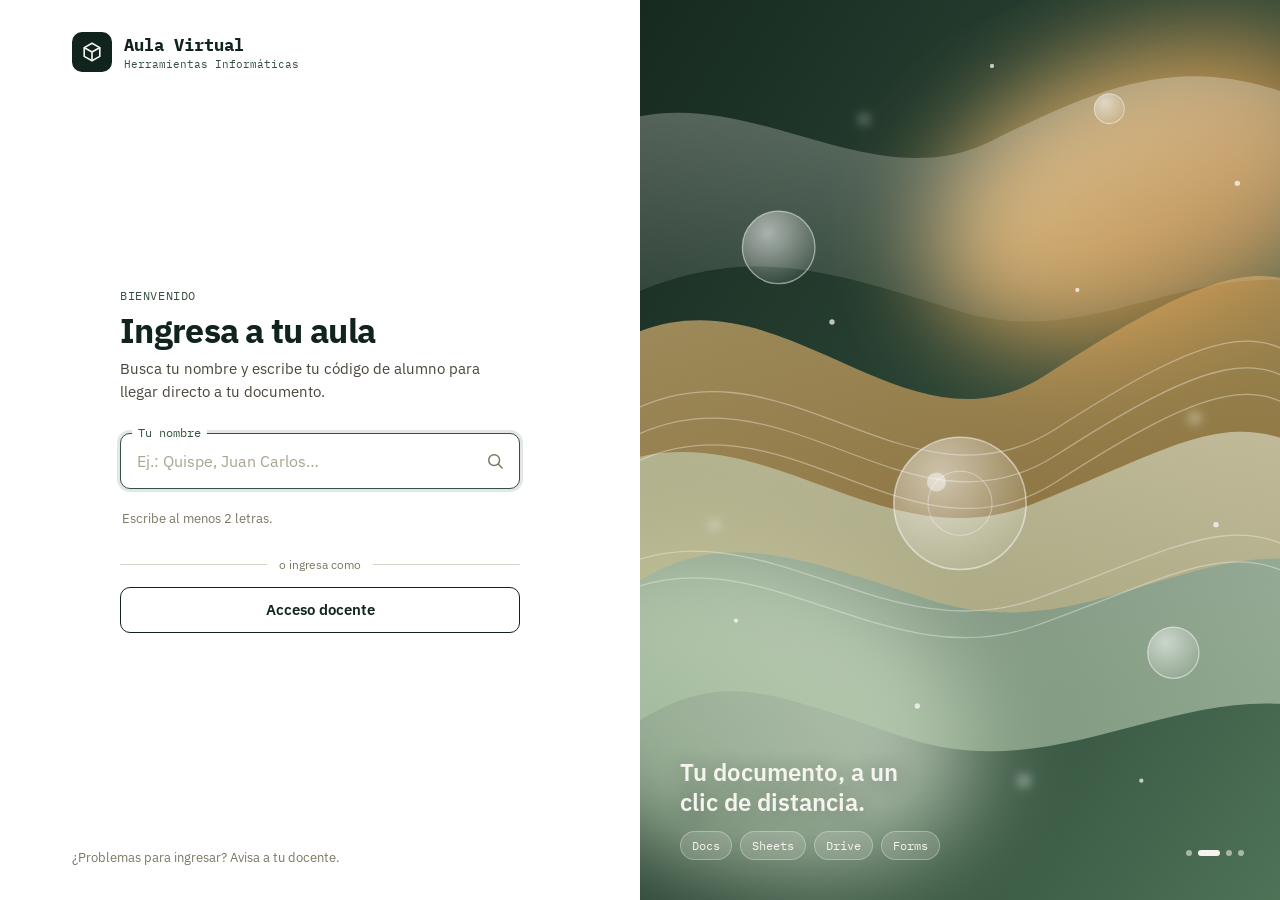
==== acceso.html @ 55e6f148 "Primer commit con mis archivos" ====
<!doctype html>
<html lang="es">
<head>
<meta charset="utf-8">
<meta name="viewport" content="width=device-width,initial-scale=1">
<title>Ingresar · Aula Virtual</title>
<link rel="stylesheet" href="access/estilo.css">
<style>
  body { background: var(--panel); }
  .split { display: grid; grid-template-columns: minmax(0, 1fr) minmax(0, 1fr); min-height: 100vh; }

  /* ---------- lado del formulario ---------- */
  .lado { display: flex; flex-direction: column; padding: 32px clamp(24px, 6vw, 72px); }
  .marca { display: flex; align-items: center; gap: 12px; }
  .marca .plate-mark { width: 40px; height: 40px; }
  .marca b { font-family: var(--mono); font-size: 1.05rem; }
  .marca small { display: block; font-family: var(--mono); font-size: .68rem; color: var(--moss); line-height: 1.2; }

  .centro { flex: 1; display: flex; flex-direction: column; justify-content: center; width: 100%; max-width: 400px; margin: 0 auto; padding: 36px 0; }
  .centro h1 { font-size: clamp(1.7rem, 3.2vw, 2.15rem); line-height: 1.12; letter-spacing: -.02em; margin: 0 0 8px; }
  .centro .lede { margin-bottom: 30px; font-size: .95rem; }

  ul.results { list-style: none; margin: -6px 0 0; padding: 0; max-height: 252px; overflow: auto; }
  ul.results li { margin-bottom: 6px; }
  ul.results button {
    width: 100%; display: flex; align-items: center; justify-content: space-between; gap: 10px; text-align: left;
    background: var(--panel); color: var(--ink); border: 1px solid var(--line); border-radius: 10px; padding: 11px 14px;
    font-size: .88rem; transition: border-color .15s, background .15s;
  }
  ul.results button:hover, ul.results button:focus-visible { border-color: var(--moss); background: var(--moss-bg); outline: none; }
  .tag { flex: none; font-family: var(--mono); font-size: .7rem; font-weight: 600; border: 1px solid var(--ink); border-radius: 6px; padding: 2px 8px; }
  .tag.doc { background: var(--amber); border-color: var(--amber); color: #fff; }
  .hint { color: var(--mut); font-size: .82rem; margin: 8px 2px 0; min-height: 1.3em; }

  .elegido { display: flex; align-items: center; justify-content: space-between; gap: 10px; background: var(--moss-bg); border: 1px solid #cfdccb; border-radius: 10px; padding: 12px 14px; margin-bottom: 24px; }
  .elegido .n { font-weight: 600; font-size: .92rem; line-height: 1.3; }
  .elegido .m { font-family: var(--mono); font-size: .72rem; color: var(--moss); }
  .elegido button { flex: none; background: none; border: 0; color: var(--moss-d); font-size: .8rem; text-decoration: underline; padding: 4px; }
  .err { color: var(--err); font-size: .86rem; min-height: 1.3em; margin: 10px 2px 0; }

  .o { display: flex; align-items: center; gap: 12px; color: var(--mut); font-size: .78rem; margin: 26px 0 14px; }
  .o::before, .o::after { content: ""; flex: 1; border-top: 1px solid var(--line); }

  .activa { background: var(--paper); border: 1px solid var(--line); border-radius: 12px; padding: 16px; margin-bottom: 26px; }
  .activa .n { font-weight: 600; margin-bottom: 10px; }
  .activa .btn + .btn { margin-top: 8px; }

  .pie { font-size: .82rem; color: var(--mut); }

  /* ---------- lado del arte ---------- */
  .arte { position: relative; overflow: hidden; background: #1b3326; }
  .arte svg.fondo { position: absolute; inset: 0; width: 100%; height: 100%; }
  .arte .cap { position: absolute; left: 40px; right: 40px; bottom: 40px; color: #f6f4ee; }
  .arte .cap p { font-size: clamp(1.15rem, 2vw, 1.5rem); font-weight: 600; line-height: 1.25; margin: 0 0 14px; max-width: 18ch; text-shadow: 0 2px 20px rgba(16,35,28,.35); }
  .arte .pills { display: flex; flex-wrap: wrap; gap: 8px; }
  .arte .pills span { font-family: var(--mono); font-size: .72rem; padding: 5px 11px; border-radius: 999px; background: rgba(246,244,238,.16); border: 1px solid rgba(246,244,238,.32); backdrop-filter: blur(6px); -webkit-backdrop-filter: blur(6px); }
  .arte .puntos { position: absolute; right: 36px; bottom: 44px; display: flex; gap: 6px; }
  .arte .puntos i { width: 6px; height: 6px; border-radius: 50%; background: rgba(246,244,238,.55); }
  .arte .puntos i.on { width: 22px; border-radius: 6px; background: #f6f4ee; }

  @keyframes flota { 0%,100% { transform: translate3d(0,0,0); } 50% { transform: translate3d(0,-14px,0); } }
  .arte .b1 { animation: flota 9s ease-in-out infinite; }
  .arte .b2 { animation: flota 12s ease-in-out infinite reverse; }

  @media (max-width: 860px) {
    .split { grid-template-columns: 1fr; }
    .arte { order: -1; min-height: 150px; }
    .arte .cap, .arte .puntos { display: none; }
    .lado { padding-top: 24px; }
    .centro { padding: 28px 0 12px; }
  }
</style>
</head>
<body>
<div class="split">

  <!-- ============ formulario ============ -->
  <section class="lado">
    <div class="marca">
      <span class="plate-mark"><svg viewBox="0 0 24 24" fill="none" stroke="currentColor" stroke-width="1.8" stroke-linecap="round" stroke-linejoin="round"><path d="M12 2.5 20.5 7.2v9.6L12 21.5 3.5 16.8V7.2z"/><path d="M12 12 3.8 7.4M12 12l8.2-4.6M12 12v9.2"/></svg></span>
      <div><b>Aula Virtual</b><small>Herramientas Informáticas</small></div>
    </div>

    <div class="centro">
      <p class="eyebrow">Bienvenido</p>
      <h1>Ingresa a tu aula</h1>
      <p class="lede">Busca tu nombre y escribe tu código de alumno para llegar directo a tu documento.</p>

      <!-- sesión ya iniciada en este equipo -->
      <section class="activa hidden" id="activa">
        <div class="hint" style="margin:0 0 2px">Ya iniciaste sesión como</div>
        <div class="n" id="activaNombre"></div>
        <button class="btn block" id="continuar" type="button">Continuar</button>
        <button class="btn block ghost" id="cambiar" type="button">Ingresar con otro nombre</button>
      </section>

      <!-- paso 1: buscar nombre -->
      <section id="step1">
        <div class="field">
          <label for="q">Tu nombre</label>
          <input id="q" type="search" placeholder="Ej.: Quispe, Juan Carlos…" autocomplete="off" autofocus disabled>
          <span class="ico"><svg viewBox="0 0 24 24" fill="none" stroke="currentColor" stroke-width="1.8" stroke-linecap="round"><circle cx="11" cy="11" r="6.5"/><path d="m16 16 4.5 4.5"/></svg></span>
        </div>
        <ul class="results" id="results"></ul>
        <div class="hint" id="hint">Cargando lista…</div>
      </section>

      <!-- paso 2: código -->
      <section id="step2" class="hidden">
        <div class="elegido">
          <div><div class="n" id="who"></div><div class="m" id="meta"></div></div>
          <button id="back" type="button">Cambiar</button>
        </div>
        <form id="form" autocomplete="off">
          <div class="field">
            <label for="code" id="codeLabel">Código de alumno</label>
            <input id="code" type="password" placeholder="Ej.: 2026D0000" autocapitalize="characters" spellcheck="false" required>
            <button type="button" class="ico" id="eye" title="Ver u ocultar" aria-label="Ver u ocultar el código">
              <svg viewBox="0 0 24 24" fill="none" stroke="currentColor" stroke-width="1.8" stroke-linecap="round" stroke-linejoin="round"><path d="M2 12s3.6-6.5 10-6.5S22 12 22 12s-3.6 6.5-10 6.5S2 12 2 12z"/><circle cx="12" cy="12" r="3"/></svg>
            </button>
          </div>
          <button class="btn block" id="go" type="submit">Ingresar</button>
          <div class="err" id="err" role="alert"></div>
        </form>
      </section>

      <div class="o" id="oDoc">o ingresa como</div>
      <button class="btn block ghost" type="button" id="soyDocente">Acceso docente</button>
    </div>

    <div class="pie">¿Problemas para ingresar? Avisa a tu docente.</div>
  </section>

  <!-- ============ arte (SVG original) ============ -->
  <aside class="arte" aria-hidden="true">
    <svg class="fondo" viewBox="0 0 600 900" preserveAspectRatio="xMidYMid slice">
      <defs>
        <linearGradient id="gFondo" x1="0" y1="0" x2="1" y2="1">
          <stop offset="0" stop-color="#16291f"/><stop offset=".55" stop-color="#2d4838"/><stop offset="1" stop-color="#4f7458"/>
        </linearGradient>
        <linearGradient id="gAmbar" x1="0" y1="0" x2="1" y2="1">
          <stop offset="0" stop-color="#f1c680"/><stop offset="1" stop-color="#b3752c"/>
        </linearGradient>
        <linearGradient id="gSalvia" x1="0" y1="1" x2="1" y2="0">
          <stop offset="0" stop-color="#a9c4a1"/><stop offset="1" stop-color="#e9efe0"/>
        </linearGradient>
        <linearGradient id="gCrema" x1="0" y1="0" x2="0" y2="1">
          <stop offset="0" stop-color="#f6f4ee" stop-opacity=".95"/><stop offset="1" stop-color="#f6f4ee" stop-opacity=".25"/>
        </linearGradient>
        <radialGradient id="gBurbuja" cx=".35" cy=".3" r=".8">
          <stop offset="0" stop-color="#fff" stop-opacity=".55"/><stop offset="1" stop-color="#fff" stop-opacity=".04"/>
        </radialGradient>
        <filter id="blur50" x="-30%" y="-30%" width="160%" height="160%"><feGaussianBlur stdDeviation="46"/></filter>
        <filter id="blur6" x="-20%" y="-20%" width="140%" height="140%"><feGaussianBlur stdDeviation="5"/></filter>
      </defs>

      <rect width="600" height="900" fill="url(#gFondo)"/>

      <!-- luces difusas -->
      <ellipse cx="470" cy="210" rx="210" ry="130" fill="url(#gAmbar)" opacity=".9" filter="url(#blur50)" transform="rotate(-24 470 210)"/>
      <ellipse cx="90" cy="690" rx="230" ry="150" fill="url(#gSalvia)" opacity=".75" filter="url(#blur50)" transform="rotate(18 90 690)"/>

      <!-- ondas -->
      <path d="M-40 360 C 120 250, 240 470, 380 380 S 600 250, 660 330 L 660 560 C 520 520, 420 640, 270 590 S 60 520, -40 600 Z" fill="url(#gAmbar)" opacity=".62"/>
      <path d="M-40 470 C 110 400, 220 560, 370 500 S 560 400, 660 470 L 660 700 C 520 650, 400 770, 250 720 S 70 650, -40 730 Z" fill="url(#gSalvia)" opacity=".55"/>
      <path d="M-40 150 C 90 90, 210 220, 330 160 S 530 70, 660 140 L 660 300 C 520 260, 430 360, 300 320 S 90 250, -40 320 Z" fill="url(#gCrema)" opacity=".32"/>

      <!-- líneas finas tipo veta -->
      <g fill="none" stroke="#f6f4ee" stroke-opacity=".38" stroke-width="1.2">
        <path d="M-20 420 C 130 330, 250 520, 390 430 S 590 320, 640 390"/>
        <path d="M-20 445 C 130 355, 250 545, 390 455 S 590 345, 640 415"/>
        <path d="M-20 470 C 130 380, 250 570, 390 480 S 590 370, 640 440"/>
        <path d="M-20 560 C 110 500, 230 640, 370 590 S 560 500, 640 560"/>
        <path d="M-20 585 C 110 525, 230 665, 370 615 S 560 525, 640 585"/>
      </g>

      <!-- burbujas -->
      <g class="b1">
        <circle cx="300" cy="500" r="62" fill="url(#gBurbuja)" stroke="#fff" stroke-opacity=".5" stroke-width="1.5"/>
        <circle cx="300" cy="500" r="30" fill="none" stroke="#fff" stroke-opacity=".35"/>
        <circle cx="278" cy="480" r="9" fill="#fff" fill-opacity=".45"/>
      </g>
      <g class="b2">
        <circle cx="130" cy="260" r="34" fill="url(#gBurbuja)" stroke="#fff" stroke-opacity=".5" stroke-width="1.2"/>
        <circle cx="500" cy="640" r="24" fill="url(#gBurbuja)" stroke="#fff" stroke-opacity=".5" stroke-width="1.2"/>
        <circle cx="440" cy="130" r="14" fill="url(#gBurbuja)" stroke="#fff" stroke-opacity=".5"/>
      </g>
      <g fill="#fff" fill-opacity=".6" filter="url(#blur6)">
        <circle cx="210" cy="140" r="4"/><circle cx="520" cy="420" r="5"/><circle cx="70" cy="520" r="4"/><circle cx="360" cy="760" r="5"/>
      </g>
      <g fill="#fff" fill-opacity=".7">
        <circle cx="180" cy="330" r="2.5"/><circle cx="410" cy="300" r="2"/><circle cx="540" cy="520" r="2.5"/><circle cx="90" cy="610" r="2"/>
        <circle cx="260" cy="690" r="2.5"/><circle cx="470" cy="760" r="2"/><circle cx="330" cy="90" r="2"/><circle cx="560" cy="200" r="2.5"/>
      </g>
    </svg>

    <div class="cap">
      <p>Tu documento, a un clic de distancia.</p>
      <div class="pills"><span>Docs</span><span>Sheets</span><span>Drive</span><span>Forms</span></div>
    </div>
    <div class="puntos"><i></i><i class="on"></i><i></i><i></i></div>
  </aside>
</div>

<script src="access/access.js"></script>
<script>
const $ = id => document.getElementById(id);
const norm = Acceso.norm;
let personas = [], elegida = null;

const show = id => ["step1", "step2"].forEach(s => $(s).classList.toggle("hidden", s !== id));
const etiqueta = p => p.rol === "docente" ? "Profesor · " + p.nombre : p.nombre;

function buscar() {
  const ul = $("results"); ul.replaceChildren();
  const t = norm($("q").value);
  if (t.length < 2) { $("hint").textContent = "Escribe al menos 2 letras."; return; }
  const palabras = t.split(/\s+/);
  const hits = personas.filter(p => {
    const base = norm(etiqueta(p) + (p.rol === "docente" ? " docente profesor" : ""));
    return palabras.every(w => base.includes(w));
  }).slice(0, 30);
  $("hint").textContent = hits.length ? "" : "No se encontró ese nombre. Revisa la escritura.";
  hits.forEach(p => {
    const li = document.createElement("li"), b = document.createElement("button");
    b.type = "button";
    const n = document.createElement("span"); n.textContent = etiqueta(p); b.appendChild(n);
    const tag = document.createElement("span");
    tag.className = "tag" + (p.rol === "docente" ? " doc" : "");
    tag.textContent = p.rol === "docente" ? "DOCENTE" : p.grupo;
    if (tag.textContent) b.appendChild(tag);
    b.onclick = () => elegir(p);
    li.appendChild(b); ul.appendChild(li);
  });
}

function elegir(p) {
  elegida = p;
  $("who").textContent = etiqueta(p);
  $("meta").textContent = p.rol === "docente" ? "ACCESO DOCENTE" : (p.grupo ? "GRUPO " + p.grupo : "");
  $("codeLabel").textContent = p.rol === "docente" ? "Clave de docente" : "Código de alumno";
  $("code").placeholder = p.rol === "docente" ? "Tu clave" : "Ej.: 2026D0000";
  $("code").value = ""; $("err").textContent = "";
  show("step2"); $("code").focus();
}

async function cargar() {
  const previa = Acceso.sesion();
  if (previa) {
    $("activaNombre").textContent = previa.nombre;
    $("activa").classList.remove("hidden");
    $("continuar").onclick = () => location.replace(Acceso.destinoTrasLogin());
    $("cambiar").onclick = () => { sessionStorage.clear(); $("activa").classList.add("hidden"); $("q").focus(); };
  }
  const lista = await Acceso.cargarAccess();
  if (!lista || !lista.length) {
    $("hint").replaceChildren();
    const av = document.createElement("div"); av.className = "aviso";
    av.textContent = "No se pudo leer la lista de acceso (access/access.csv). Avisa a tu docente.";
    $("step1").appendChild(av);
    return;
  }
  personas = lista;
  $("q").disabled = false; $("q").focus();
  $("hint").textContent = "Escribe al menos 2 letras.";
}

$("q").addEventListener("input", buscar);
$("eye").addEventListener("click", () => {
  $("code").type = $("code").type === "password" ? "text" : "password";
});
$("back").onclick = () => { elegida = null; show("step1"); $("q").focus(); };
$("soyDocente").onclick = () => { const d = personas.find(p => p.rol === "docente"); if (d) elegir(d); };

$("form").addEventListener("submit", async e => {
  e.preventDefault();
  if (!elegida) return;
  $("go").disabled = true; $("err").textContent = "";
  try {
    if (await Acceso.validar(elegida, $("code").value)) {
      Acceso.iniciar(elegida);
      location.replace(Acceso.destinoTrasLogin());
      return;
    }
    $("err").textContent = "Código incorrecto. Revísalo e inténtalo de nuevo.";
    $("code").select();
  } finally { $("go").disabled = false; }
});

cargar();
</script>
</body>
</html>
---- access/estilo.css ----
/* ==========================================================
   ESTILO.CSS · diseño compartido del Aula Virtual
   Paleta tomada de EVALUACIÓN 2 (LAB-409): papel, tinta, musgo y ámbar.
   Lo usan acceso.html, index.html y access/sesion.html.
   ========================================================== */
@import url("https://fonts.googleapis.com/css2?family=IBM+Plex+Mono:wght@400;500;600&family=IBM+Plex+Sans:wght@400;500;600;700&display=swap");

:root {
  --ink: #10231c;
  --ink-2: #4b463a;
  --mut: #7c7763;
  --paper: #f6f4ee;
  --panel: #ffffff;
  --line: #d8d3c4;
  --moss: #35513f;
  --moss-d: #223a2c;
  --moss-bg: #eef3ec;
  --amber: #b3752c;
  --amber-d: #8f5a1c;
  --amber-bg: #fbf1e2;
  --err: #a3312a;
  --err-bg: #fbeceb;
  --mono: "IBM Plex Mono", ui-monospace, "Courier New", monospace;
  --sans: "IBM Plex Sans", system-ui, -apple-system, "Segoe UI", Roboto, sans-serif;
  /* acento activo: musgo para clases, ámbar para evaluaciones (body.ec) */
  --acc: var(--moss);
  --acc-d: var(--moss-d);
  --acc-bg: var(--moss-bg);
}
body.ec { --acc: var(--amber); --acc-d: var(--amber-d); --acc-bg: var(--amber-bg); }

* { box-sizing: border-box; }
html { -webkit-text-size-adjust: 100%; }
body {
  margin: 0;
  background: var(--paper);
  color: var(--ink);
  font-family: var(--sans);
  line-height: 1.5;
  min-height: 100vh;
}
button, input { font: inherit; }
button { cursor: pointer; }
.hidden { display: none !important; }
.mono { font-family: var(--mono); }

/* ---------- cabecera tipo "placa" ---------- */
.topbar {
  position: sticky; top: 0; z-index: 20;
  background: rgba(246, 244, 238, .88);
  backdrop-filter: blur(10px);
  -webkit-backdrop-filter: blur(10px);
  border-bottom: 1px solid var(--line);
}
.topbar-in {
  max-width: 960px; margin: 0 auto; padding: 12px 20px;
  display: flex; align-items: center; justify-content: space-between; gap: 12px;
}
.plate { display: flex; align-items: center; gap: 12px; text-decoration: none; color: var(--ink); min-width: 0; }
.plate-mark {
  flex: none; width: 38px; height: 38px; border-radius: 10px;
  background: var(--ink); color: var(--paper);
  display: grid; place-items: center;
}
.plate-mark svg { width: 22px; height: 22px; }
.plate-txt { display: flex; flex-direction: column; line-height: 1.15; min-width: 0; }
.plate-txt b { font-family: var(--mono); font-size: 1rem; letter-spacing: .3px; }
.plate-txt small { font-family: var(--mono); font-size: .68rem; color: var(--moss); white-space: nowrap; overflow: hidden; text-overflow: ellipsis; }
.who-chip {
  display: flex; align-items: center; gap: 8px; min-width: 0;
  font-family: var(--mono); font-size: .76rem; color: var(--ink-2);
}
.who-chip span { max-width: 190px; overflow: hidden; text-overflow: ellipsis; white-space: nowrap; }
.who-chip .dot { flex: none; width: 8px; height: 8px; border-radius: 50%; background: var(--moss); box-shadow: 0 0 0 3px rgba(53, 81, 63, .18); }

/* ---------- botones ---------- */
.btn {
  display: inline-flex; align-items: center; justify-content: center; gap: 8px;
  background: var(--ink); color: var(--paper);
  border: 1px solid var(--ink); border-radius: 10px;
  padding: 11px 18px; font-weight: 600; font-size: .92rem;
  text-decoration: none; transition: background .15s, transform .15s, box-shadow .15s;
}
.btn:hover { background: var(--moss-d); border-color: var(--moss-d); }
.btn:active { transform: translateY(1px); }
.btn:disabled { opacity: .55; cursor: wait; }
.btn.block { display: flex; width: 100%; }
.btn.ghost { background: transparent; color: var(--ink); }
.btn.ghost:hover { background: var(--ink); color: var(--paper); }
.btn.sm { padding: 7px 12px; font-size: .8rem; border-radius: 8px; }

/* ---------- contenedor ---------- */
.wrap { max-width: 960px; margin: 0 auto; padding: 28px 20px 96px; }
.eyebrow { font-family: var(--mono); font-size: .75rem; color: var(--moss); letter-spacing: .6px; text-transform: uppercase; margin: 0 0 6px; }
h1.titulo { font-size: clamp(1.6rem, 4vw, 2.2rem); line-height: 1.15; letter-spacing: -.02em; margin: 0 0 8px; }
.lede { color: var(--ink-2); margin: 0 0 8px; max-width: 60ch; }

/* ---------- campo con etiqueta flotante (borde) ---------- */
.field { position: relative; margin-bottom: 18px; }
.field label {
  position: absolute; top: -9px; left: 12px; padding: 0 6px;
  background: var(--panel); font-size: .74rem; color: var(--mut); font-family: var(--mono);
  transition: color .15s;
}
.field input {
  width: 100%; padding: 15px 44px 15px 16px; font-size: 1rem;
  border: 1px solid var(--line); border-radius: 10px; background: var(--panel); color: var(--ink);
  outline: none; transition: border-color .15s, box-shadow .15s;
}
.field input::placeholder { color: #a9a591; }
.field input:focus { border-color: var(--moss); box-shadow: 0 0 0 3px rgba(53, 81, 63, .14); }
.field:focus-within label { color: var(--moss); }
.field .ico {
  position: absolute; right: 8px; top: 50%; transform: translateY(-50%);
  width: 34px; height: 34px; display: grid; place-items: center;
  background: none; border: 0; border-radius: 8px; color: var(--mut);
}
.field button.ico:hover { background: var(--paper); color: var(--ink); }
.field .ico svg { width: 20px; height: 20px; }

/* ---------- avisos ---------- */
.aviso { background: var(--err-bg); color: #7d211b; border: 1px solid #efc3bf; border-radius: 10px; padding: 12px 14px; font-size: .9rem; }
.aviso.warn { background: var(--amber-bg); color: #7a4d10; border-color: #ecd3a8; }
.vacio { color: var(--mut); font-style: italic; padding: 18px 2px; }

/* ---------- animación de entrada ---------- */
@keyframes sube { from { opacity: 0; transform: translateY(8px); } to { opacity: 1; transform: none; } }
.anim { animation: sube .35s ease both; }
@media (prefers-reduced-motion: reduce) { .anim { animation: none; } * { transition: none !important; } }
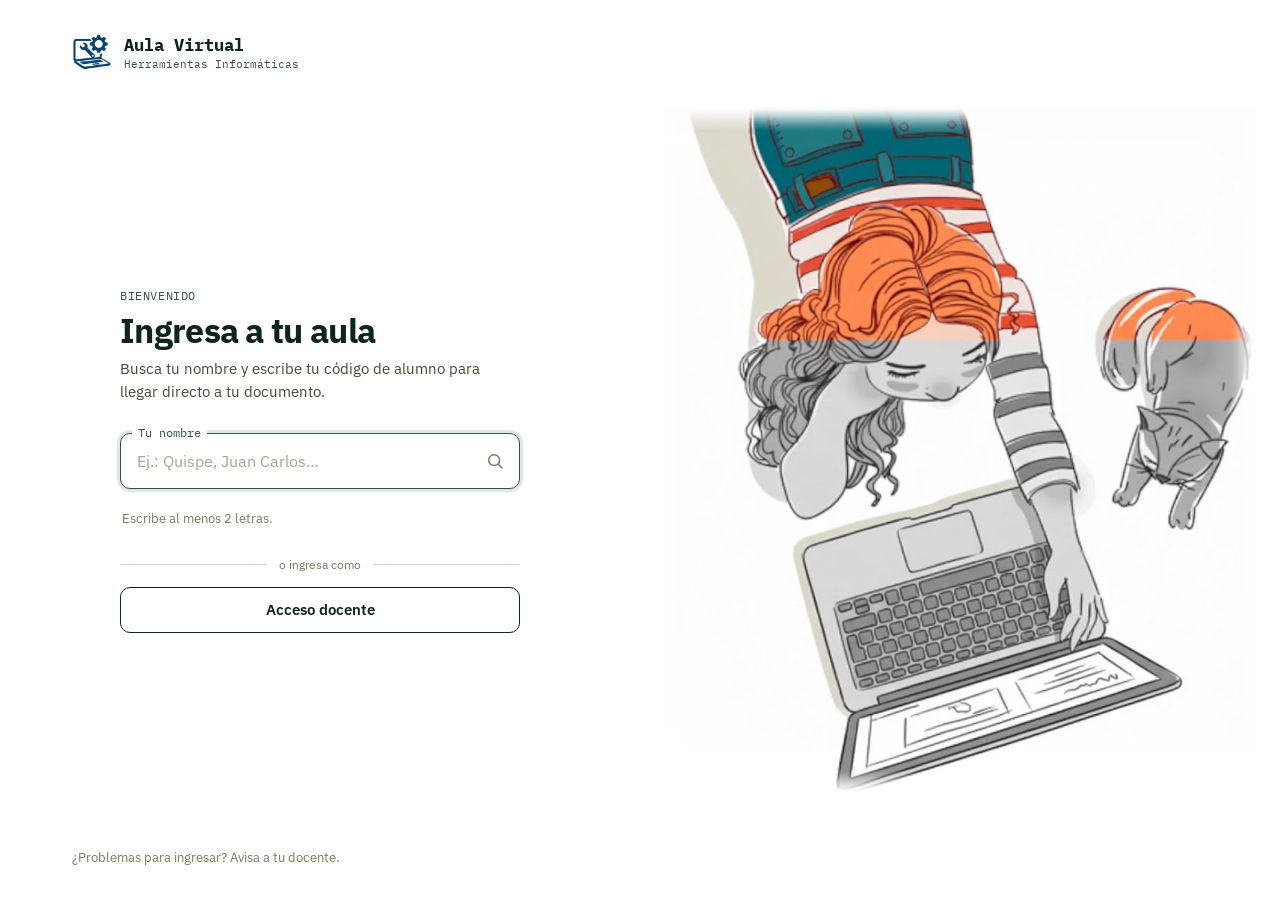
==== commit 4d9f9f1a: "cngh" ====
--- a/acceso.html
+++ b/acceso.html
@@ -4,6 +4,8 @@
 <meta charset="utf-8">
 <meta name="viewport" content="width=device-width,initial-scale=1">
 <title>Ingresar · Aula Virtual</title>
+<link rel="icon" type="image/png" href="access/favicon.png">
+<link rel="apple-touch-icon" href="access/icono.png">
 <link rel="stylesheet" href="access/estilo.css">
 <style>
   body { background: var(--panel); }
@@ -47,25 +49,13 @@
 
   .pie { font-size: .82rem; color: var(--mut); }
 
-  /* ---------- lado del arte ---------- */
-  .arte { position: relative; overflow: hidden; background: #1b3326; }
-  .arte svg.fondo { position: absolute; inset: 0; width: 100%; height: 100%; }
-  .arte .cap { position: absolute; left: 40px; right: 40px; bottom: 40px; color: #f6f4ee; }
-  .arte .cap p { font-size: clamp(1.15rem, 2vw, 1.5rem); font-weight: 600; line-height: 1.25; margin: 0 0 14px; max-width: 18ch; text-shadow: 0 2px 20px rgba(16,35,28,.35); }
-  .arte .pills { display: flex; flex-wrap: wrap; gap: 8px; }
-  .arte .pills span { font-family: var(--mono); font-size: .72rem; padding: 5px 11px; border-radius: 999px; background: rgba(246,244,238,.16); border: 1px solid rgba(246,244,238,.32); backdrop-filter: blur(6px); -webkit-backdrop-filter: blur(6px); }
-  .arte .puntos { position: absolute; right: 36px; bottom: 44px; display: flex; gap: 6px; }
-  .arte .puntos i { width: 6px; height: 6px; border-radius: 50%; background: rgba(246,244,238,.55); }
-  .arte .puntos i.on { width: 22px; border-radius: 6px; background: #f6f4ee; }
-
-  @keyframes flota { 0%,100% { transform: translate3d(0,0,0); } 50% { transform: translate3d(0,-14px,0); } }
-  .arte .b1 { animation: flota 9s ease-in-out infinite; }
-  .arte .b2 { animation: flota 12s ease-in-out infinite reverse; }
+  /* ---------- lado de la ilustración ---------- */
+  .arte { position: relative; overflow: hidden; background: #fff; display: grid; place-items: center; padding: 24px; }
+  .arte img { width: 100%; height: 100%; max-height: 100vh; object-fit: contain; display: block; animation: sube .6s ease both; }
 
   @media (max-width: 860px) {
     .split { grid-template-columns: 1fr; }
-    .arte { order: -1; min-height: 150px; }
-    .arte .cap, .arte .puntos { display: none; }
+    .arte { order: -1; height: 230px; padding: 8px; border-bottom: 1px solid var(--line); }
     .lado { padding-top: 24px; }
     .centro { padding: 28px 0 12px; }
   }
@@ -77,7 +67,7 @@
   <!-- ============ formulario ============ -->
   <section class="lado">
     <div class="marca">
-      <span class="plate-mark"><svg viewBox="0 0 24 24" fill="none" stroke="currentColor" stroke-width="1.8" stroke-linecap="round" stroke-linejoin="round"><path d="M12 2.5 20.5 7.2v9.6L12 21.5 3.5 16.8V7.2z"/><path d="M12 12 3.8 7.4M12 12l8.2-4.6M12 12v9.2"/></svg></span>
+      <span class="plate-mark"><img src="access/icono.png" alt=""></span>
       <div><b>Aula Virtual</b><small>Herramientas Informáticas</small></div>
     </div>
 
@@ -131,74 +121,9 @@
     <div class="pie">¿Problemas para ingresar? Avisa a tu docente.</div>
   </section>
 
-  <!-- ============ arte (SVG original) ============ -->
+  <!-- ============ ilustración ============ -->
   <aside class="arte" aria-hidden="true">
-    <svg class="fondo" viewBox="0 0 600 900" preserveAspectRatio="xMidYMid slice">
-      <defs>
-        <linearGradient id="gFondo" x1="0" y1="0" x2="1" y2="1">
-          <stop offset="0" stop-color="#16291f"/><stop offset=".55" stop-color="#2d4838"/><stop offset="1" stop-color="#4f7458"/>
-        </linearGradient>
-        <linearGradient id="gAmbar" x1="0" y1="0" x2="1" y2="1">
-          <stop offset="0" stop-color="#f1c680"/><stop offset="1" stop-color="#b3752c"/>
-        </linearGradient>
-        <linearGradient id="gSalvia" x1="0" y1="1" x2="1" y2="0">
-          <stop offset="0" stop-color="#a9c4a1"/><stop offset="1" stop-color="#e9efe0"/>
-        </linearGradient>
-        <linearGradient id="gCrema" x1="0" y1="0" x2="0" y2="1">
-          <stop offset="0" stop-color="#f6f4ee" stop-opacity=".95"/><stop offset="1" stop-color="#f6f4ee" stop-opacity=".25"/>
-        </linearGradient>
-        <radialGradient id="gBurbuja" cx=".35" cy=".3" r=".8">
-          <stop offset="0" stop-color="#fff" stop-opacity=".55"/><stop offset="1" stop-color="#fff" stop-opacity=".04"/>
-        </radialGradient>
-        <filter id="blur50" x="-30%" y="-30%" width="160%" height="160%"><feGaussianBlur stdDeviation="46"/></filter>
-        <filter id="blur6" x="-20%" y="-20%" width="140%" height="140%"><feGaussianBlur stdDeviation="5"/></filter>
-      </defs>
-
-      <rect width="600" height="900" fill="url(#gFondo)"/>
-
-      <!-- luces difusas -->
-      <ellipse cx="470" cy="210" rx="210" ry="130" fill="url(#gAmbar)" opacity=".9" filter="url(#blur50)" transform="rotate(-24 470 210)"/>
-      <ellipse cx="90" cy="690" rx="230" ry="150" fill="url(#gSalvia)" opacity=".75" filter="url(#blur50)" transform="rotate(18 90 690)"/>
-
-      <!-- ondas -->
-      <path d="M-40 360 C 120 250, 240 470, 380 380 S 600 250, 660 330 L 660 560 C 520 520, 420 640, 270 590 S 60 520, -40 600 Z" fill="url(#gAmbar)" opacity=".62"/>
-      <path d="M-40 470 C 110 400, 220 560, 370 500 S 560 400, 660 470 L 660 700 C 520 650, 400 770, 250 720 S 70 650, -40 730 Z" fill="url(#gSalvia)" opacity=".55"/>
-      <path d="M-40 150 C 90 90, 210 220, 330 160 S 530 70, 660 140 L 660 300 C 520 260, 430 360, 300 320 S 90 250, -40 320 Z" fill="url(#gCrema)" opacity=".32"/>
-
-      <!-- líneas finas tipo veta -->
-      <g fill="none" stroke="#f6f4ee" stroke-opacity=".38" stroke-width="1.2">
-        <path d="M-20 420 C 130 330, 250 520, 390 430 S 590 320, 640 390"/>
-        <path d="M-20 445 C 130 355, 250 545, 390 455 S 590 345, 640 415"/>
-        <path d="M-20 470 C 130 380, 250 570, 390 480 S 590 370, 640 440"/>
-        <path d="M-20 560 C 110 500, 230 640, 370 590 S 560 500, 640 560"/>
-        <path d="M-20 585 C 110 525, 230 665, 370 615 S 560 525, 640 585"/>
-      </g>
-
-      <!-- burbujas -->
-      <g class="b1">
-        <circle cx="300" cy="500" r="62" fill="url(#gBurbuja)" stroke="#fff" stroke-opacity=".5" stroke-width="1.5"/>
-        <circle cx="300" cy="500" r="30" fill="none" stroke="#fff" stroke-opacity=".35"/>
-        <circle cx="278" cy="480" r="9" fill="#fff" fill-opacity=".45"/>
-      </g>
-      <g class="b2">
-        <circle cx="130" cy="260" r="34" fill="url(#gBurbuja)" stroke="#fff" stroke-opacity=".5" stroke-width="1.2"/>
-        <circle cx="500" cy="640" r="24" fill="url(#gBurbuja)" stroke="#fff" stroke-opacity=".5" stroke-width="1.2"/>
-        <circle cx="440" cy="130" r="14" fill="url(#gBurbuja)" stroke="#fff" stroke-opacity=".5"/>
-      </g>
-      <g fill="#fff" fill-opacity=".6" filter="url(#blur6)">
-        <circle cx="210" cy="140" r="4"/><circle cx="520" cy="420" r="5"/><circle cx="70" cy="520" r="4"/><circle cx="360" cy="760" r="5"/>
-      </g>
-      <g fill="#fff" fill-opacity=".7">
-        <circle cx="180" cy="330" r="2.5"/><circle cx="410" cy="300" r="2"/><circle cx="540" cy="520" r="2.5"/><circle cx="90" cy="610" r="2"/>
-        <circle cx="260" cy="690" r="2.5"/><circle cx="470" cy="760" r="2"/><circle cx="330" cy="90" r="2"/><circle cx="560" cy="200" r="2.5"/>
-      </g>
-    </svg>
-
-    <div class="cap">
-      <p>Tu documento, a un clic de distancia.</p>
-      <div class="pills"><span>Docs</span><span>Sheets</span><span>Drive</span><span>Forms</span></div>
-    </div>
-    <div class="puntos"><i></i><i class="on"></i><i></i><i></i></div>
+    <img src="access/login.jpg" alt="">
   </aside>
 </div>
 
--- a/access/estilo.css
+++ b/access/estilo.css
@@ -57,12 +57,8 @@
   display: flex; align-items: center; justify-content: space-between; gap: 12px;
 }
 .plate { display: flex; align-items: center; gap: 12px; text-decoration: none; color: var(--ink); min-width: 0; }
-.plate-mark {
-  flex: none; width: 38px; height: 38px; border-radius: 10px;
-  background: var(--ink); color: var(--paper);
-  display: grid; place-items: center;
-}
-.plate-mark svg { width: 22px; height: 22px; }
+.plate-mark { flex: none; width: 44px; height: 44px; display: grid; place-items: center; }
+.plate-mark img { width: 100%; height: 100%; object-fit: contain; display: block; }
 .plate-txt { display: flex; flex-direction: column; line-height: 1.15; min-width: 0; }
 .plate-txt b { font-family: var(--mono); font-size: 1rem; letter-spacing: .3px; }
 .plate-txt small { font-family: var(--mono); font-size: .68rem; color: var(--moss); white-space: nowrap; overflow: hidden; text-overflow: ellipsis; }
@@ -127,3 +123,19 @@
 @keyframes sube { from { opacity: 0; transform: translateY(8px); } to { opacity: 1; transform: none; } }
 .anim { animation: sube .35s ease both; }
 @media (prefers-reduced-motion: reduce) { .anim { animation: none; } * { transition: none !important; } }
+
+/* ---------- notificación (toast) ---------- */
+.toasts { position: fixed; top: 76px; right: 16px; z-index: 100; display: flex; flex-direction: column; gap: 10px; width: min(360px, calc(100vw - 32px)); pointer-events: none; }
+.toast {
+  pointer-events: auto; display: flex; gap: 12px; align-items: flex-start;
+  background: var(--ink); color: var(--paper); border-radius: 14px; padding: 14px 14px 14px 16px;
+  box-shadow: 0 16px 40px rgba(16, 35, 28, .28); animation: sube .3s ease both;
+}
+.toast.sale { opacity: 0; transform: translateY(-6px); transition: opacity .3s, transform .3s; }
+.toast .t-ico { flex: none; width: 30px; height: 30px; border-radius: 50%; background: var(--moss); display: grid; place-items: center; }
+.toast .t-ico svg { width: 17px; height: 17px; }
+.toast.warn .t-ico { background: var(--amber); }
+.toast b { display: block; font-size: .92rem; margin-bottom: 2px; }
+.toast p { margin: 0; font-size: .8rem; color: rgba(246, 244, 238, .78); line-height: 1.4; }
+.toast .t-x { flex: none; margin: -4px -4px 0 0; width: 28px; height: 28px; border: 0; border-radius: 8px; background: none; color: rgba(246, 244, 238, .6); font-size: 1.2rem; line-height: 1; }
+.toast .t-x:hover { background: rgba(246, 244, 238, .14); color: #fff; }
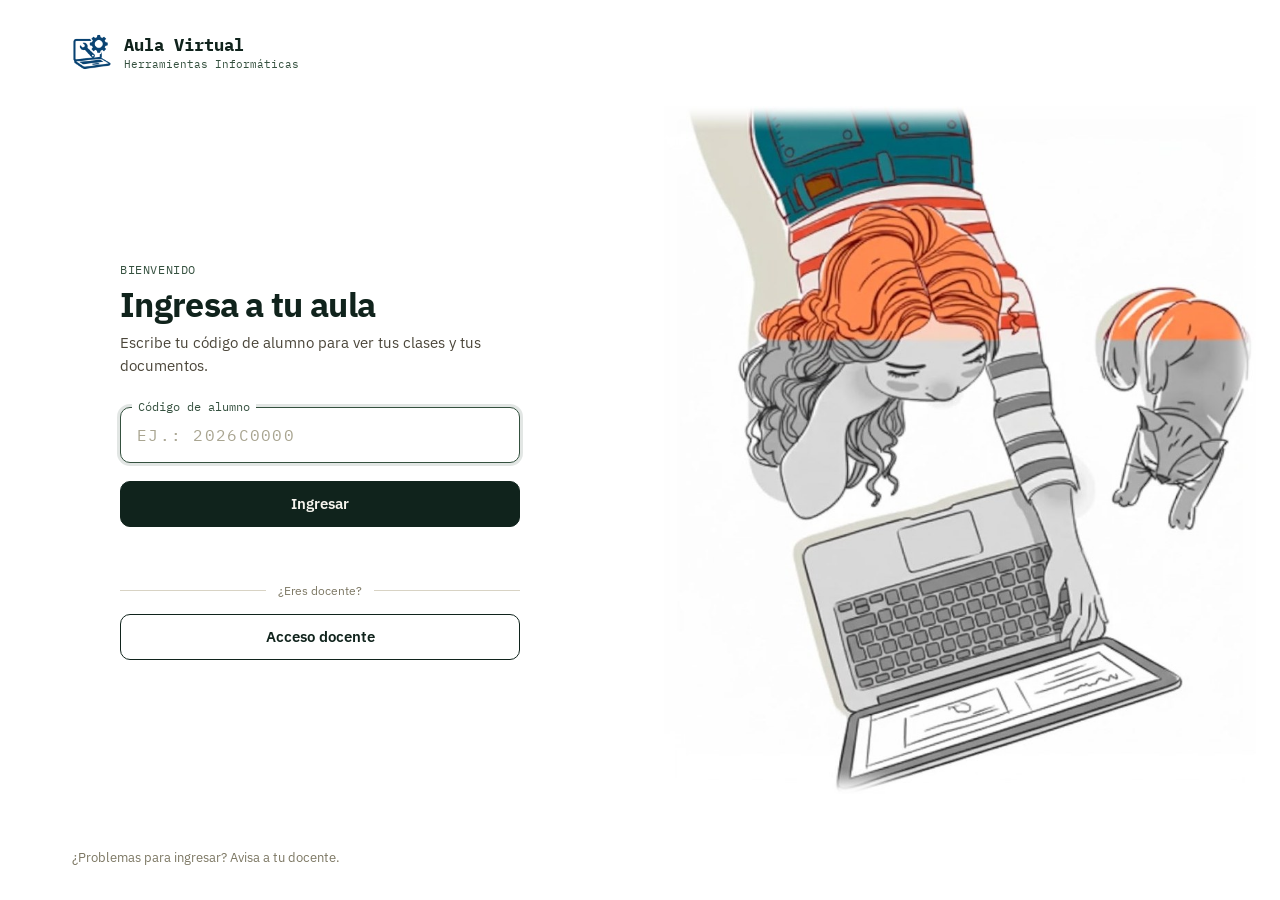
==== commit fb0bd8c5: "Web nueva conectada al Panel: login por código, clases como carpetas, quizzes - access/aula.js: sesi" ====
--- a/acceso.html
+++ b/acceso.html
@@ -10,49 +10,26 @@
 <style>
   body { background: var(--panel); }
   .split { display: grid; grid-template-columns: minmax(0, 1fr) minmax(0, 1fr); min-height: 100vh; }
-
-  /* ---------- lado del formulario ---------- */
   .lado { display: flex; flex-direction: column; padding: 32px clamp(24px, 6vw, 72px); }
   .marca { display: flex; align-items: center; gap: 12px; }
   .marca .plate-mark { width: 40px; height: 40px; }
   .marca b { font-family: var(--mono); font-size: 1.05rem; }
   .marca small { display: block; font-family: var(--mono); font-size: .68rem; color: var(--moss); line-height: 1.2; }
-
   .centro { flex: 1; display: flex; flex-direction: column; justify-content: center; width: 100%; max-width: 400px; margin: 0 auto; padding: 36px 0; }
   .centro h1 { font-size: clamp(1.7rem, 3.2vw, 2.15rem); line-height: 1.12; letter-spacing: -.02em; margin: 0 0 8px; }
   .centro .lede { margin-bottom: 30px; font-size: .95rem; }
-
-  ul.results { list-style: none; margin: -6px 0 0; padding: 0; max-height: 252px; overflow: auto; }
-  ul.results li { margin-bottom: 6px; }
-  ul.results button {
-    width: 100%; display: flex; align-items: center; justify-content: space-between; gap: 10px; text-align: left;
-    background: var(--panel); color: var(--ink); border: 1px solid var(--line); border-radius: 10px; padding: 11px 14px;
-    font-size: .88rem; transition: border-color .15s, background .15s;
-  }
-  ul.results button:hover, ul.results button:focus-visible { border-color: var(--moss); background: var(--moss-bg); outline: none; }
-  .tag { flex: none; font-family: var(--mono); font-size: .7rem; font-weight: 600; border: 1px solid var(--ink); border-radius: 6px; padding: 2px 8px; }
-  .tag.doc { background: var(--amber); border-color: var(--amber); color: #fff; }
-  .hint { color: var(--mut); font-size: .82rem; margin: 8px 2px 0; min-height: 1.3em; }
-
-  .elegido { display: flex; align-items: center; justify-content: space-between; gap: 10px; background: var(--moss-bg); border: 1px solid #cfdccb; border-radius: 10px; padding: 12px 14px; margin-bottom: 24px; }
-  .elegido .n { font-weight: 600; font-size: .92rem; line-height: 1.3; }
-  .elegido .m { font-family: var(--mono); font-size: .72rem; color: var(--moss); }
-  .elegido button { flex: none; background: none; border: 0; color: var(--moss-d); font-size: .8rem; text-decoration: underline; padding: 4px; }
+  #code { text-transform: uppercase; letter-spacing: .08em; font-family: var(--mono); }
   .err { color: var(--err); font-size: .86rem; min-height: 1.3em; margin: 10px 2px 0; }
-
   .o { display: flex; align-items: center; gap: 12px; color: var(--mut); font-size: .78rem; margin: 26px 0 14px; }
   .o::before, .o::after { content: ""; flex: 1; border-top: 1px solid var(--line); }
-
   .activa { background: var(--paper); border: 1px solid var(--line); border-radius: 12px; padding: 16px; margin-bottom: 26px; }
-  .activa .n { font-weight: 600; margin-bottom: 10px; }
+  .activa .n { font-weight: 600; margin: 2px 0 10px; }
   .activa .btn + .btn { margin-top: 8px; }
-
+  .hint { color: var(--mut); font-size: .82rem; }
   .pie { font-size: .82rem; color: var(--mut); }
-
-  /* ---------- lado de la ilustración ---------- */
   .arte { position: relative; overflow: hidden; background: #fff; display: grid; place-items: center; padding: 24px; }
   .arte img { width: 100%; height: 100%; max-height: 100vh; object-fit: contain; display: block; animation: sube .6s ease both; }
-
+  .doc-badge { display: inline-block; font-family: var(--mono); font-size: .7rem; font-weight: 600; background: var(--amber); color: #fff; border-radius: 6px; padding: 2px 8px; margin-bottom: 10px; }
   @media (max-width: 860px) {
     .split { grid-template-columns: 1fr; }
     .arte { order: -1; height: 230px; padding: 8px; border-bottom: 1px solid var(--line); }
@@ -63,8 +40,6 @@
 </head>
 <body>
 <div class="split">
-
-  <!-- ============ formulario ============ -->
   <section class="lado">
     <div class="marca">
       <span class="plate-mark"><img src="access/icono.png" alt=""></span>
@@ -72,147 +47,100 @@
     </div>
 
     <div class="centro">
-      <p class="eyebrow">Bienvenido</p>
-      <h1>Ingresa a tu aula</h1>
-      <p class="lede">Busca tu nombre y escribe tu código de alumno para llegar directo a tu documento.</p>
+      <div class="aviso warn hidden" id="motivo" style="margin-bottom:22px"></div>
 
-      <!-- sesión ya iniciada en este equipo -->
       <section class="activa hidden" id="activa">
-        <div class="hint" style="margin:0 0 2px">Ya iniciaste sesión como</div>
+        <div class="hint">Ya iniciaste sesión como</div>
         <div class="n" id="activaNombre"></div>
         <button class="btn block" id="continuar" type="button">Continuar</button>
-        <button class="btn block ghost" id="cambiar" type="button">Ingresar con otro nombre</button>
+        <button class="btn block ghost" id="cambiar" type="button">Ingresar con otro código</button>
       </section>
 
-      <!-- paso 1: buscar nombre -->
-      <section id="step1">
-        <div class="field">
-          <label for="q">Tu nombre</label>
-          <input id="q" type="search" placeholder="Ej.: Quispe, Juan Carlos…" autocomplete="off" autofocus disabled>
-          <span class="ico"><svg viewBox="0 0 24 24" fill="none" stroke="currentColor" stroke-width="1.8" stroke-linecap="round"><circle cx="11" cy="11" r="6.5"/><path d="m16 16 4.5 4.5"/></svg></span>
-        </div>
-        <ul class="results" id="results"></ul>
-        <div class="hint" id="hint">Cargando lista…</div>
+      <!-- alumno -->
+      <section id="vAlumno">
+        <p class="eyebrow">Bienvenido</p>
+        <h1>Ingresa a tu aula</h1>
+        <p class="lede">Escribe tu código de alumno para ver tus clases y tus documentos.</p>
+        <form id="fAlumno" autocomplete="off">
+          <div class="field">
+            <label for="code">Código de alumno</label>
+            <input id="code" type="text" placeholder="Ej.: 2026C0000" autocapitalize="characters" spellcheck="false" inputmode="text" required autofocus>
+          </div>
+          <button class="btn block" id="goA" type="submit">Ingresar</button>
+          <div class="err" id="errA" role="alert"></div>
+        </form>
+        <div class="o">¿Eres docente?</div>
+        <button class="btn block ghost" type="button" id="soyDocente">Acceso docente</button>
       </section>
 
-      <!-- paso 2: código -->
-      <section id="step2" class="hidden">
-        <div class="elegido">
-          <div><div class="n" id="who"></div><div class="m" id="meta"></div></div>
-          <button id="back" type="button">Cambiar</button>
-        </div>
-        <form id="form" autocomplete="off">
+      <!-- docente -->
+      <section id="vDocente" class="hidden">
+        <span class="doc-badge">DOCENTE</span>
+        <h1>Acceso docente</h1>
+        <p class="lede">Escribe tu contraseña.</p>
+        <form id="fDocente" autocomplete="off">
           <div class="field">
-            <label for="code" id="codeLabel">Código de alumno</label>
-            <input id="code" type="password" placeholder="Ej.: 2026D0000" autocapitalize="characters" spellcheck="false" required>
-            <button type="button" class="ico" id="eye" title="Ver u ocultar" aria-label="Ver u ocultar el código">
+            <label for="clave">Contraseña</label>
+            <input id="clave" type="password" required>
+            <button type="button" class="ico" id="eye" title="Ver u ocultar" aria-label="Ver u ocultar la contraseña">
               <svg viewBox="0 0 24 24" fill="none" stroke="currentColor" stroke-width="1.8" stroke-linecap="round" stroke-linejoin="round"><path d="M2 12s3.6-6.5 10-6.5S22 12 22 12s-3.6 6.5-10 6.5S2 12 2 12z"/><circle cx="12" cy="12" r="3"/></svg>
             </button>
           </div>
-          <button class="btn block" id="go" type="submit">Ingresar</button>
-          <div class="err" id="err" role="alert"></div>
+          <button class="btn block" id="goD" type="submit">Ingresar</button>
+          <div class="err" id="errD" role="alert"></div>
         </form>
+        <div class="o">o</div>
+        <button class="btn block ghost" type="button" id="soyAlumno">Soy alumno</button>
       </section>
-
-      <div class="o" id="oDoc">o ingresa como</div>
-      <button class="btn block ghost" type="button" id="soyDocente">Acceso docente</button>
     </div>
 
     <div class="pie">¿Problemas para ingresar? Avisa a tu docente.</div>
   </section>
-
-  <!-- ============ ilustración ============ -->
-  <aside class="arte" aria-hidden="true">
-    <img src="access/login.jpg" alt="">
-  </aside>
+  <aside class="arte" aria-hidden="true"><img src="access/login.jpg" alt=""></aside>
 </div>
 
-<script src="access/access.js"></script>
+<script src="access/aula.js"></script>
 <script>
 const $ = id => document.getElementById(id);
-const norm = Acceso.norm;
-let personas = [], elegida = null;
+const MOTIVOS = { inactivo: "Tu sesión se cerró por inactividad.", expirada: "Tu sesión expiró. Vuelve a ingresar." };
 
-const show = id => ["step1", "step2"].forEach(s => $(s).classList.toggle("hidden", s !== id));
-const etiqueta = p => p.rol === "docente" ? "Profesor · " + p.nombre : p.nombre;
-
-function buscar() {
-  const ul = $("results"); ul.replaceChildren();
-  const t = norm($("q").value);
-  if (t.length < 2) { $("hint").textContent = "Escribe al menos 2 letras."; return; }
-  const palabras = t.split(/\s+/);
-  const hits = personas.filter(p => {
-    const base = norm(etiqueta(p) + (p.rol === "docente" ? " docente profesor" : ""));
-    return palabras.every(w => base.includes(w));
-  }).slice(0, 30);
-  $("hint").textContent = hits.length ? "" : "No se encontró ese nombre. Revisa la escritura.";
-  hits.forEach(p => {
-    const li = document.createElement("li"), b = document.createElement("button");
-    b.type = "button";
-    const n = document.createElement("span"); n.textContent = etiqueta(p); b.appendChild(n);
-    const tag = document.createElement("span");
-    tag.className = "tag" + (p.rol === "docente" ? " doc" : "");
-    tag.textContent = p.rol === "docente" ? "DOCENTE" : p.grupo;
-    if (tag.textContent) b.appendChild(tag);
-    b.onclick = () => elegir(p);
-    li.appendChild(b); ul.appendChild(li);
-  });
+function vista(docente) {
+  $("vAlumno").classList.toggle("hidden", docente);
+  $("vDocente").classList.toggle("hidden", !docente);
+  (docente ? $("clave") : $("code")).focus();
 }
 
-function elegir(p) {
-  elegida = p;
-  $("who").textContent = etiqueta(p);
-  $("meta").textContent = p.rol === "docente" ? "ACCESO DOCENTE" : (p.grupo ? "GRUPO " + p.grupo : "");
-  $("codeLabel").textContent = p.rol === "docente" ? "Clave de docente" : "Código de alumno";
-  $("code").placeholder = p.rol === "docente" ? "Tu clave" : "Ej.: 2026D0000";
-  $("code").value = ""; $("err").textContent = "";
-  show("step2"); $("code").focus();
+const m = new URLSearchParams(location.search).get("m");
+if (MOTIVOS[m]) { $("motivo").textContent = MOTIVOS[m]; $("motivo").classList.remove("hidden"); }
+
+const previa = Aula.sesion();
+if (previa) {
+  $("activaNombre").textContent = Aula.quien(previa);
+  $("activa").classList.remove("hidden");
+  $("continuar").onclick = () => location.replace(Aula.destinoTrasLogin());
+  $("cambiar").onclick = () => { sessionStorage.clear(); $("activa").classList.add("hidden"); $("code").focus(); };
 }
 
-async function cargar() {
-  const previa = Acceso.sesion();
-  if (previa) {
-    $("activaNombre").textContent = previa.nombre;
-    $("activa").classList.remove("hidden");
-    $("continuar").onclick = () => location.replace(Acceso.destinoTrasLogin());
-    $("cambiar").onclick = () => { sessionStorage.clear(); $("activa").classList.add("hidden"); $("q").focus(); };
+$("soyDocente").onclick = () => vista(true);
+$("soyAlumno").onclick = () => vista(false);
+$("eye").onclick = () => { $("clave").type = $("clave").type === "password" ? "text" : "password"; };
+
+async function enviar(e, boton, err, accion, datos) {
+  e.preventDefault();
+  $(boton).disabled = true; $(err).textContent = "";
+  const txt = $(boton).textContent; $(boton).textContent = "Verificando…";
+  try {
+    sessionStorage.clear();
+    const r = await Aula.api(accion, datos);
+    Aula.guardar({ token: r.token, rol: r.rol, nombre: r.nombre, alumnos: r.alumnos || [] });
+    location.replace(Aula.destinoTrasLogin());
+  } catch (ex) {
+    $(err).textContent = ex.message;
+    $(boton).disabled = false; $(boton).textContent = txt;
   }
-  const lista = await Acceso.cargarAccess();
-  if (!lista || !lista.length) {
-    $("hint").replaceChildren();
-    const av = document.createElement("div"); av.className = "aviso";
-    av.textContent = "No se pudo leer la lista de acceso (access/access.csv). Avisa a tu docente.";
-    $("step1").appendChild(av);
-    return;
-  }
-  personas = lista;
-  $("q").disabled = false; $("q").focus();
-  $("hint").textContent = "Escribe al menos 2 letras.";
 }
-
-$("q").addEventListener("input", buscar);
-$("eye").addEventListener("click", () => {
-  $("code").type = $("code").type === "password" ? "text" : "password";
-});
-$("back").onclick = () => { elegida = null; show("step1"); $("q").focus(); };
-$("soyDocente").onclick = () => { const d = personas.find(p => p.rol === "docente"); if (d) elegir(d); };
-
-$("form").addEventListener("submit", async e => {
-  e.preventDefault();
-  if (!elegida) return;
-  $("go").disabled = true; $("err").textContent = "";
-  try {
-    if (await Acceso.validar(elegida, $("code").value)) {
-      Acceso.iniciar(elegida);
-      location.replace(Acceso.destinoTrasLogin());
-      return;
-    }
-    $("err").textContent = "Código incorrecto. Revísalo e inténtalo de nuevo.";
-    $("code").select();
-  } finally { $("go").disabled = false; }
-});
-
-cargar();
+$("fAlumno").addEventListener("submit", e => enviar(e, "goA", "errA", "login", { codigo: $("code").value }));
+$("fDocente").addEventListener("submit", e => enviar(e, "goD", "errD", "loginDocente", { clave: $("clave").value }));
 </script>
 </body>
 </html>
